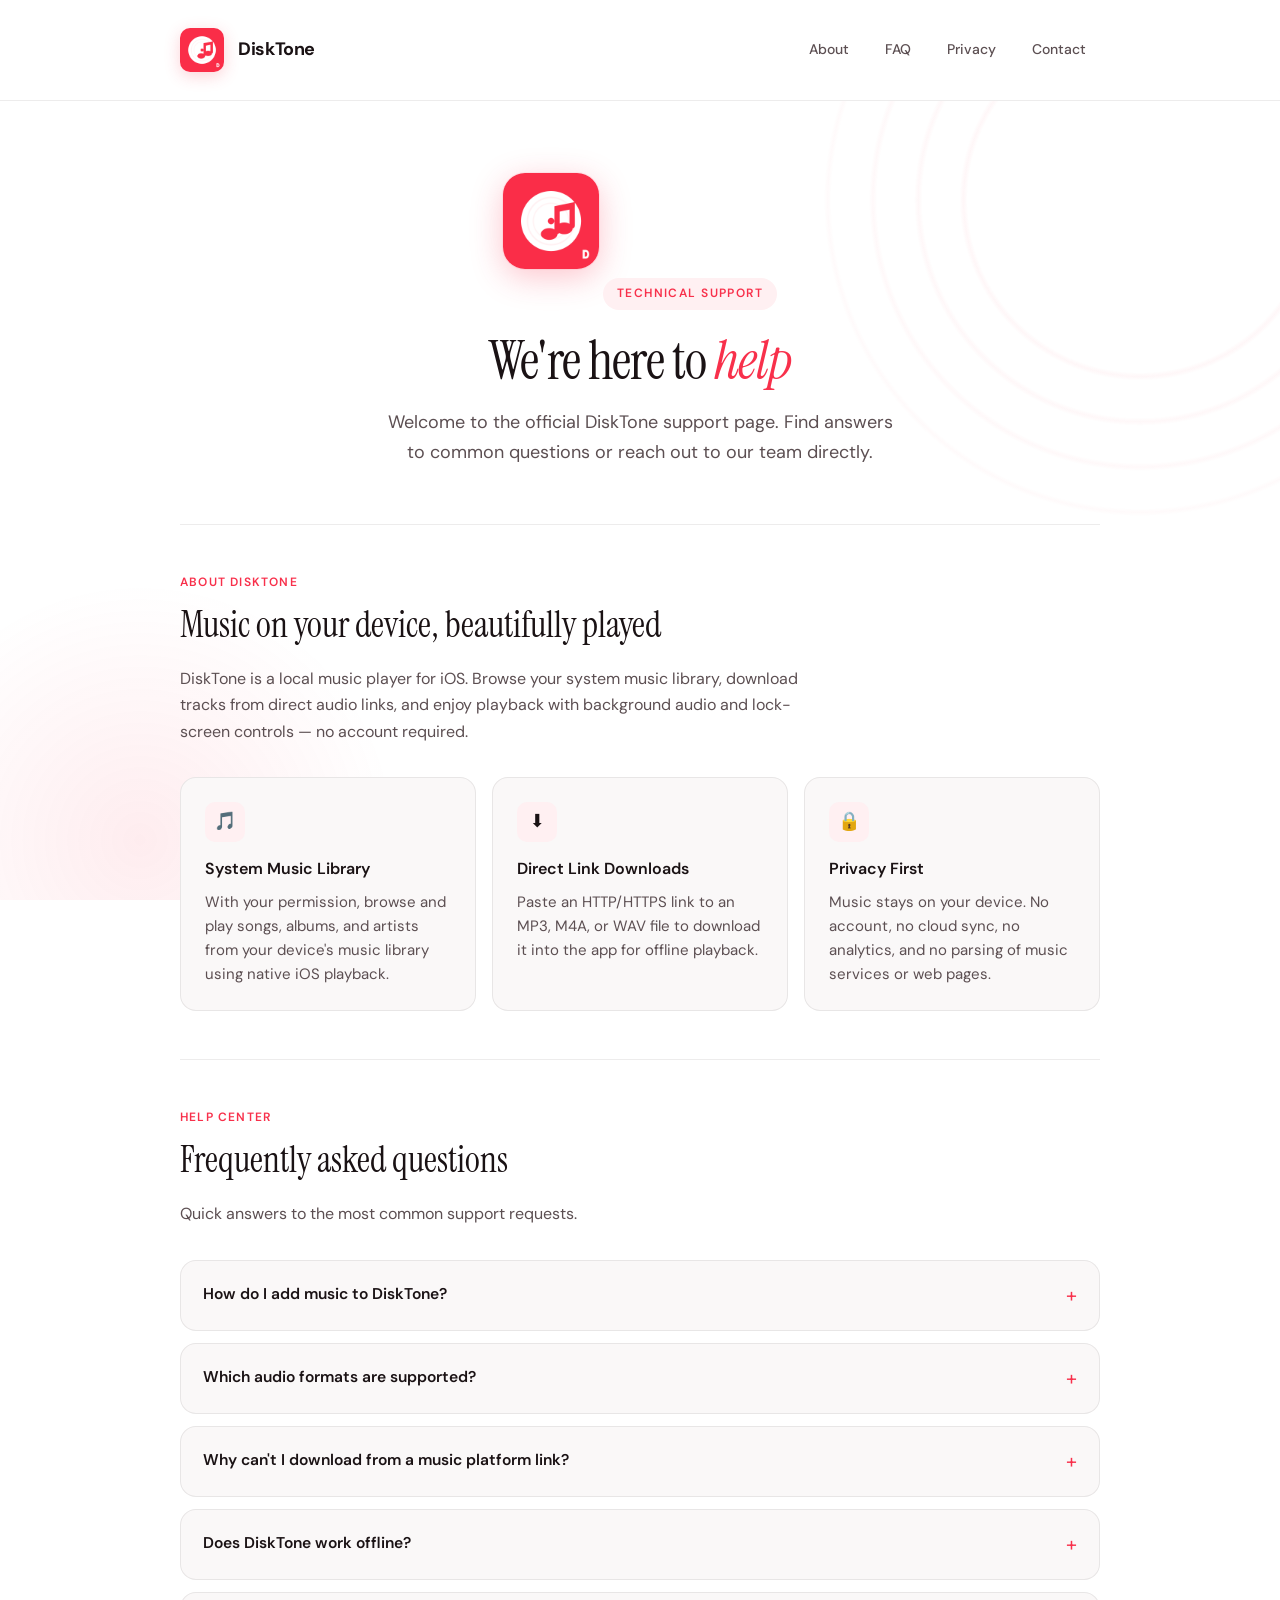
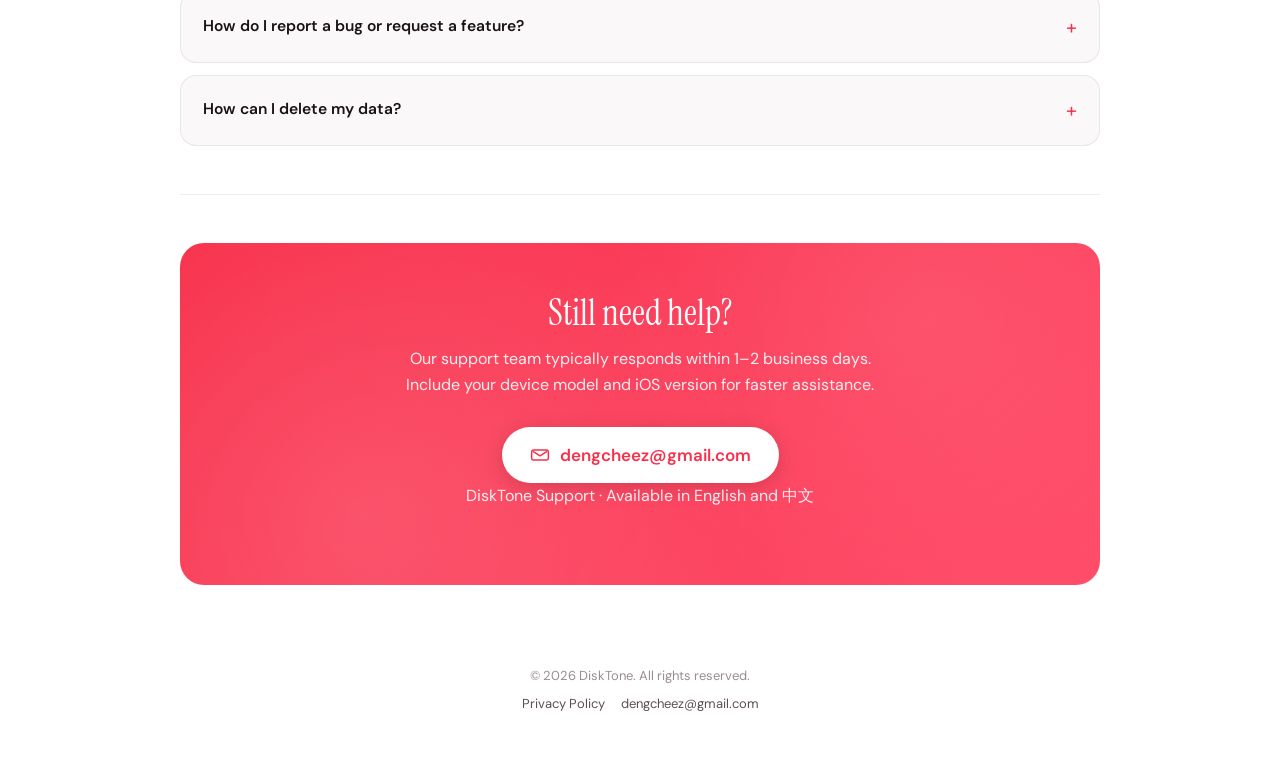
==== index.html @ f13162a5 "init" ====
<!DOCTYPE html>
<html lang="en">
<head>
  <meta charset="UTF-8">
  <meta name="viewport" content="width=device-width, initial-scale=1.0">
  <meta name="description" content="DiskTone — Technical Support. Get help with your music experience on iOS.">
  <title>DiskTone — Support</title>
  <link rel="icon" type="image/png" href="assets/app-icon.png">
  <link rel="preconnect" href="https://fonts.googleapis.com">
  <link rel="preconnect" href="https://fonts.gstatic.com" crossorigin>
  <link href="https://fonts.googleapis.com/css2?family=DM+Sans:ital,opsz,wght@0,9..40,400;0,9..40,500;0,9..40,600;0,9..40,700;1,9..40,400&family=Instrument+Serif:ital@0;1&display=swap" rel="stylesheet">
  <link rel="stylesheet" href="assets/styles.css">
</head>
<body>
  <div class="bg-rings" aria-hidden="true"></div>

  <header>
    <div class="wrap header-inner">
      <a class="brand" href="index.html">
        <img src="assets/app-icon.png" alt="DiskTone app icon" width="44" height="44">
        <span class="brand-name">DiskTone</span>
      </a>
      <nav aria-label="Site navigation">
        <a href="#about">About</a>
        <a href="#faq">FAQ</a>
        <a href="privacy.html">Privacy</a>
        <a href="#contact">Contact</a>
      </nav>
    </div>
  </header>

  <main>
    <div class="wrap">
      <section class="hero" aria-labelledby="hero-title">
        <img class="hero-icon" src="assets/app-icon.png" alt="" width="96" height="96">
        <p class="hero-eyebrow">Technical Support</p>
        <h1 id="hero-title">We're here to <em>help</em></h1>
        <p class="hero-lead">
          Welcome to the official DiskTone support page. Find answers to common questions or reach out to our team directly.
        </p>
      </section>

      <section id="about" aria-labelledby="about-title">
        <p class="section-label">About DiskTone</p>
        <h2 id="about-title">Music on your device, beautifully played</h2>
        <p class="section-intro">
          DiskTone is a local music player for iOS. Browse your system music library, download tracks from direct audio links, and enjoy playback with background audio and lock-screen controls — no account required.
        </p>
        <div class="card-grid">
          <article class="card">
            <div class="card-icon" aria-hidden="true">🎵</div>
            <h3>System Music Library</h3>
            <p>With your permission, browse and play songs, albums, and artists from your device's music library using native iOS playback.</p>
          </article>
          <article class="card">
            <div class="card-icon" aria-hidden="true">⬇️</div>
            <h3>Direct Link Downloads</h3>
            <p>Paste an HTTP/HTTPS link to an MP3, M4A, or WAV file to download it into the app for offline playback.</p>
          </article>
          <article class="card">
            <div class="card-icon" aria-hidden="true">🔒</div>
            <h3>Privacy First</h3>
            <p>Music stays on your device. No account, no cloud sync, no analytics, and no parsing of music services or web pages.</p>
          </article>
        </div>
      </section>

      <section id="faq" aria-labelledby="faq-title">
        <p class="section-label">Help Center</p>
        <h2 id="faq-title">Frequently asked questions</h2>
        <p class="section-intro">Quick answers to the most common support requests.</p>
        <div class="faq-list">
          <details>
            <summary>How do I add music to DiskTone?</summary>
            <div class="faq-answer">
              There are two ways: (1) grant access to your system music library so DiskTone can browse and play existing tracks, or (2) tap the download button in the library and paste a direct link to an MP3, M4A, or WAV file. DiskTone does not support music platform links or general web page parsing.
            </div>
          </details>
          <details>
            <summary>Which audio formats are supported?</summary>
            <div class="faq-answer">
              For direct downloads, DiskTone supports <strong>MP3, M4A, and WAV</strong> files linked by a direct HTTP/HTTPS URL. For your system music library, available formats depend on what iOS already stores on your device.
            </div>
          </details>
          <details>
            <summary>Why can't I download from a music platform link?</summary>
            <div class="faq-answer">
              DiskTone only accepts direct links that point to an audio file (for example, ending in .mp3, .m4a, or .wav). It cannot parse Spotify, Apple Music, YouTube, or other streaming or web pages. Use a URL that downloads the file directly.
            </div>
          </details>
          <details>
            <summary>Does DiskTone work offline?</summary>
            <div class="faq-answer">
              Yes. Playback of your system library and previously downloaded tracks works without an internet connection. Downloading new files requires network access; you can choose whether cellular data is allowed in Settings.
            </div>
          </details>
          <details>
            <summary>How do I report a bug or request a feature?</summary>
            <div class="faq-answer">
              Email us at <a href="mailto:dengcheez@gmail.com">dengcheez@gmail.com</a> with a description of the issue, your iOS version, and device model. Screenshots or screen recordings are helpful.
            </div>
          </details>
          <details>
            <summary>How can I delete my data?</summary>
            <div class="faq-answer">
              Delete individual downloaded tracks within the app, or uninstall DiskTone to remove all downloaded files, local indexes, and app settings. DiskTone does not maintain a remote account, so no server-side deletion is needed. See our <a href="privacy.html">Privacy Policy</a> for details.
            </div>
          </details>
        </div>
      </section>

      <section id="contact" aria-labelledby="contact-title">
        <div class="contact-panel">
          <h2 id="contact-title">Still need help?</h2>
          <p>Our support team typically responds within 1–2 business days. Include your device model and iOS version for faster assistance.</p>
          <a class="contact-email" href="mailto:dengcheez@gmail.com">
            <svg width="20" height="20" viewBox="0 0 24 24" fill="none" aria-hidden="true">
              <path d="M4 6h16a2 2 0 0 1 2 2v8a2 2 0 0 1-2 2H4a2 2 0 0 1-2-2V8a2 2 0 0 1 2-2z" stroke="currentColor" stroke-width="1.8" stroke-linejoin="round"/>
              <path d="M4 8l8 5 8-5" stroke="currentColor" stroke-width="1.8" stroke-linecap="round" stroke-linejoin="round"/>
            </svg>
            dengcheez@gmail.com
          </a>
          <p class="contact-note">DiskTone Support · Available in English and 中文</p>
        </div>
      </section>
    </div>
  </main>

  <footer>
    <div class="wrap">
      <p>&copy; 2026 DiskTone. All rights reserved.</p>
      <div class="footer-links">
        <a href="privacy.html">Privacy Policy</a>
        <a href="mailto:dengcheez@gmail.com">dengcheez@gmail.com</a>
      </div>
    </div>
  </footer>
</body>
</html>
---- assets/styles.css ----
:root {
  --brand: #f8304b;
  --brand-dark: #d41e38;
  --brand-soft: #fff0f2;
  --brand-glow: rgba(248, 48, 75, 0.18);
  --ink: #1a1214;
  --ink-muted: #5c4f52;
  --ink-faint: #9a8d90;
  --surface: #ffffff;
  --surface-raised: #faf8f8;
  --border: rgba(26, 18, 20, 0.08);
  --radius: 16px;
  --radius-lg: 24px;
  --font-sans: "DM Sans", system-ui, sans-serif;
  --font-display: "Instrument Serif", Georgia, serif;
}

*, *::before, *::after {
  box-sizing: border-box;
  margin: 0;
  padding: 0;
}

html {
  scroll-behavior: smooth;
}

body {
  font-family: var(--font-sans);
  font-size: 16px;
  line-height: 1.65;
  color: var(--ink);
  background: var(--surface);
  -webkit-font-smoothing: antialiased;
}

.bg-rings {
  position: fixed;
  inset: 0;
  z-index: -1;
  overflow: hidden;
  pointer-events: none;
}

.bg-rings::before {
  content: "";
  position: absolute;
  top: -120px;
  right: -180px;
  width: 640px;
  height: 640px;
  border-radius: 50%;
  background:
    radial-gradient(circle at center, transparent 38%, rgba(248, 48, 75, 0.04) 39%, transparent 40%),
    radial-gradient(circle at center, transparent 48%, rgba(248, 48, 75, 0.035) 49%, transparent 50%),
    radial-gradient(circle at center, transparent 58%, rgba(248, 48, 75, 0.03) 59%, transparent 60%),
    radial-gradient(circle at center, transparent 68%, rgba(248, 48, 75, 0.025) 69%, transparent 70%),
    radial-gradient(circle at center, transparent 78%, rgba(248, 48, 75, 0.02) 79%, transparent 80%);
  opacity: 0.9;
}

.bg-rings::after {
  content: "";
  position: absolute;
  bottom: -200px;
  left: -120px;
  width: 520px;
  height: 520px;
  border-radius: 50%;
  background: radial-gradient(circle, var(--brand-glow) 0%, transparent 70%);
  opacity: 0.5;
}

.wrap {
  width: min(920px, calc(100% - 48px));
  margin-inline: auto;
}

header {
  padding: 28px 0;
  border-bottom: 1px solid var(--border);
  backdrop-filter: blur(12px);
  background: rgba(255, 255, 255, 0.82);
  position: sticky;
  top: 0;
  z-index: 10;
}

.header-inner {
  display: flex;
  align-items: center;
  justify-content: space-between;
  gap: 16px;
}

.brand {
  display: flex;
  align-items: center;
  gap: 14px;
  text-decoration: none;
  color: inherit;
}

.brand img {
  width: 44px;
  height: 44px;
  border-radius: 10px;
  box-shadow: 0 4px 16px rgba(248, 48, 75, 0.22);
}

.brand-name {
  font-weight: 700;
  font-size: 1.125rem;
  letter-spacing: -0.02em;
}

nav {
  display: flex;
  gap: 8px;
  flex-wrap: wrap;
  justify-content: flex-end;
}

nav a {
  font-size: 0.875rem;
  font-weight: 500;
  color: var(--ink-muted);
  text-decoration: none;
  padding: 8px 14px;
  border-radius: 999px;
  transition: color 0.2s, background 0.2s;
}

nav a:hover,
nav a[aria-current="page"] {
  color: var(--brand);
  background: var(--brand-soft);
}

.hero {
  padding: 72px 0 56px;
  text-align: center;
}

.hero-compact {
  padding: 56px 0 40px;
}

.hero-icon {
  width: 96px;
  height: 96px;
  border-radius: 22px;
  margin-bottom: 28px;
  box-shadow:
    0 8px 32px rgba(248, 48, 75, 0.28),
    0 0 0 1px rgba(248, 48, 75, 0.08);
  animation: fadeUp 0.7s ease both;
}

.hero-eyebrow {
  display: inline-block;
  font-size: 0.75rem;
  font-weight: 600;
  letter-spacing: 0.12em;
  text-transform: uppercase;
  color: var(--brand);
  background: var(--brand-soft);
  padding: 6px 14px;
  border-radius: 999px;
  margin-bottom: 20px;
  animation: fadeUp 0.7s 0.05s ease both;
}

.hero h1 {
  font-family: var(--font-display);
  font-size: clamp(2.4rem, 6vw, 3.4rem);
  font-weight: 400;
  line-height: 1.15;
  letter-spacing: -0.02em;
  margin-bottom: 16px;
  animation: fadeUp 0.7s 0.1s ease both;
}

.hero h1 em {
  font-style: italic;
  color: var(--brand);
}

.hero-lead {
  font-size: 1.125rem;
  color: var(--ink-muted);
  max-width: 520px;
  margin-inline: auto;
  animation: fadeUp 0.7s 0.15s ease both;
}

@keyframes fadeUp {
  from {
    opacity: 0;
    transform: translateY(16px);
  }
  to {
    opacity: 1;
    transform: translateY(0);
  }
}

section {
  padding: 48px 0;
}

section + section {
  border-top: 1px solid var(--border);
}

.section-label {
  font-size: 0.75rem;
  font-weight: 600;
  letter-spacing: 0.1em;
  text-transform: uppercase;
  color: var(--brand);
  margin-bottom: 10px;
}

h2 {
  font-family: var(--font-display);
  font-size: clamp(1.75rem, 4vw, 2.25rem);
  font-weight: 400;
  line-height: 1.2;
  margin-bottom: 20px;
}

.section-intro {
  color: var(--ink-muted);
  max-width: 640px;
  margin-bottom: 32px;
}

.card-grid {
  display: grid;
  grid-template-columns: repeat(auto-fit, minmax(260px, 1fr));
  gap: 16px;
}

.card {
  background: var(--surface-raised);
  border: 1px solid var(--border);
  border-radius: var(--radius);
  padding: 24px;
  transition: border-color 0.2s, box-shadow 0.2s;
}

.card:hover {
  border-color: rgba(248, 48, 75, 0.2);
  box-shadow: 0 8px 24px rgba(248, 48, 75, 0.08);
}

.card-icon {
  width: 40px;
  height: 40px;
  border-radius: 10px;
  background: var(--brand-soft);
  display: flex;
  align-items: center;
  justify-content: center;
  font-size: 1.125rem;
  margin-bottom: 14px;
}

.card h3 {
  font-size: 1rem;
  font-weight: 600;
  margin-bottom: 8px;
}

.card p {
  font-size: 0.9375rem;
  color: var(--ink-muted);
  line-height: 1.6;
}

.faq-list {
  display: flex;
  flex-direction: column;
  gap: 12px;
}

details {
  background: var(--surface-raised);
  border: 1px solid var(--border);
  border-radius: var(--radius);
  overflow: hidden;
}

details[open] {
  border-color: rgba(248, 48, 75, 0.25);
}

summary {
  list-style: none;
  cursor: pointer;
  padding: 18px 22px;
  font-weight: 600;
  font-size: 0.975rem;
  display: flex;
  align-items: center;
  justify-content: space-between;
  gap: 12px;
  user-select: none;
}

summary::-webkit-details-marker {
  display: none;
}

summary::after {
  content: "+";
  font-size: 1.25rem;
  font-weight: 400;
  color: var(--brand);
  flex-shrink: 0;
  transition: transform 0.2s;
}

details[open] summary::after {
  transform: rotate(45deg);
}

.faq-answer {
  padding: 0 22px 18px;
  font-size: 0.9375rem;
  color: var(--ink-muted);
  line-height: 1.65;
}

.faq-answer a {
  color: var(--brand);
}

.contact-panel {
  background: linear-gradient(135deg, var(--brand) 0%, #ff4d6a 100%);
  border-radius: var(--radius-lg);
  padding: clamp(32px, 5vw, 48px);
  color: #fff;
  text-align: center;
  position: relative;
  overflow: hidden;
}

.contact-panel::before {
  content: "";
  position: absolute;
  inset: 0;
  background:
    radial-gradient(circle at 20% 80%, rgba(255,255,255,0.12) 0%, transparent 50%),
    radial-gradient(circle at 80% 20%, rgba(255,255,255,0.08) 0%, transparent 40%);
  pointer-events: none;
}

.contact-panel > * {
  position: relative;
}

.contact-panel h2 {
  color: #fff;
  margin-bottom: 12px;
}

.contact-panel p {
  opacity: 0.9;
  max-width: 480px;
  margin: 0 auto 28px;
  font-size: 1rem;
}

.contact-email {
  display: inline-flex;
  align-items: center;
  gap: 10px;
  background: #fff;
  color: var(--brand);
  font-weight: 600;
  font-size: 1.0625rem;
  text-decoration: none;
  padding: 14px 28px;
  border-radius: 999px;
  transition: transform 0.2s, box-shadow 0.2s;
  box-shadow: 0 4px 20px rgba(0, 0, 0, 0.15);
}

.contact-email:hover {
  transform: translateY(-2px);
  box-shadow: 0 8px 28px rgba(0, 0, 0, 0.2);
}

.contact-note {
  margin-top: 20px;
  font-size: 0.8125rem;
  opacity: 0.75;
}

.policy-meta {
  font-size: 0.875rem;
  color: var(--ink-faint);
  margin-bottom: 32px;
}

.policy-content {
  max-width: 720px;
}

.policy-content h2 {
  font-size: 1.375rem;
  font-family: var(--font-sans);
  font-weight: 600;
  margin-top: 36px;
  margin-bottom: 12px;
}

.policy-content h2:first-child {
  margin-top: 0;
}

.policy-content p,
.policy-content li {
  color: var(--ink-muted);
  font-size: 0.975rem;
  line-height: 1.7;
}

.policy-content p {
  margin-bottom: 14px;
}

.policy-content ul {
  margin: 0 0 14px 1.25rem;
}

.policy-content li {
  margin-bottom: 8px;
}

.policy-content a {
  color: var(--brand);
}

.policy-highlight {
  background: var(--brand-soft);
  border-left: 3px solid var(--brand);
  border-radius: 0 var(--radius) var(--radius) 0;
  padding: 16px 20px;
  margin-bottom: 28px;
}

.policy-highlight p {
  color: var(--ink);
  margin: 0;
  font-size: 0.9375rem;
}

footer {
  padding: 32px 0 48px;
  text-align: center;
  color: var(--ink-faint);
  font-size: 0.8125rem;
}

footer a {
  color: var(--ink-muted);
  text-decoration: none;
}

footer a:hover {
  color: var(--brand);
}

.footer-links {
  display: flex;
  gap: 16px;
  justify-content: center;
  flex-wrap: wrap;
  margin-top: 6px;
}

@media (max-width: 600px) {
  nav {
    display: none;
  }

  .hero {
    padding: 48px 0 40px;
  }

  section {
    padding: 36px 0;
  }
}
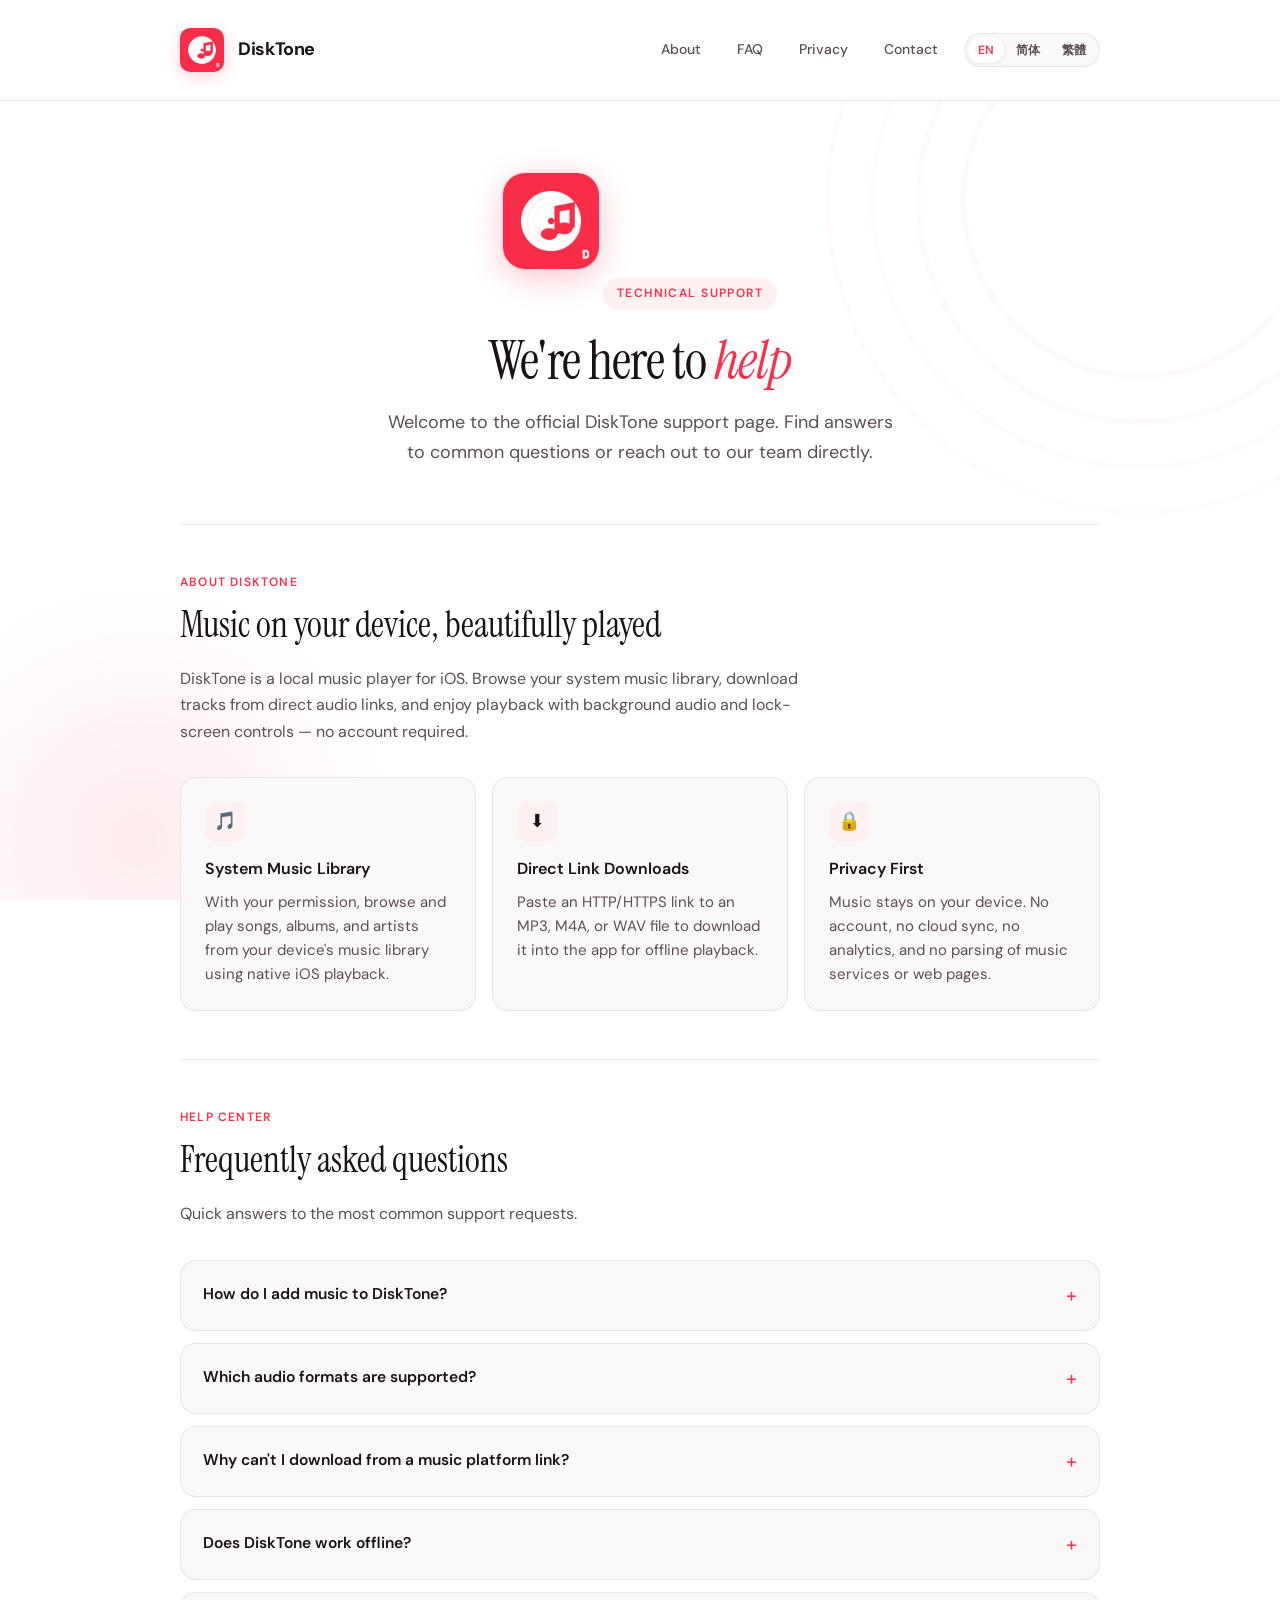
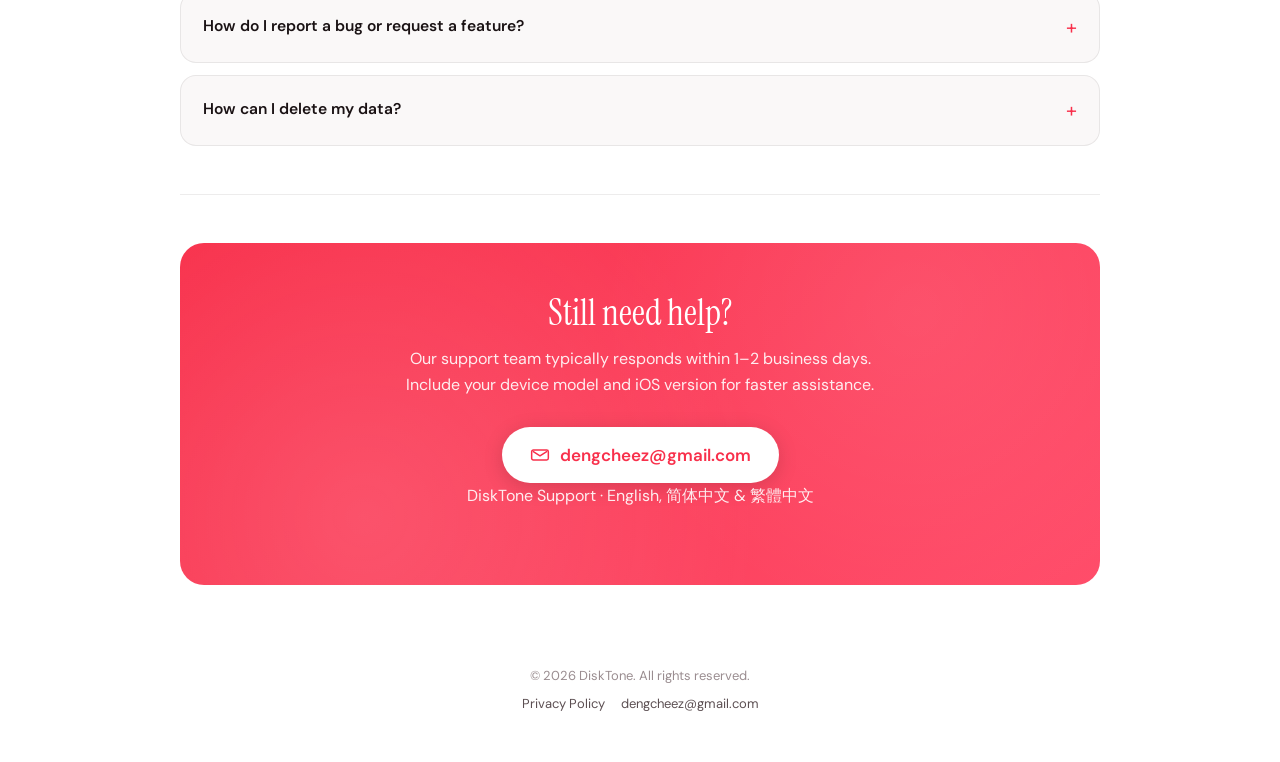
==== commit 43816ed5: "多语言" ====
--- a/index.html
+++ b/index.html
@@ -11,21 +11,28 @@
   <link href="https://fonts.googleapis.com/css2?family=DM+Sans:ital,opsz,wght@0,9..40,400;0,9..40,500;0,9..40,600;0,9..40,700;1,9..40,400&family=Instrument+Serif:ital@0;1&display=swap" rel="stylesheet">
   <link rel="stylesheet" href="assets/styles.css">
 </head>
-<body>
+<body data-page="support">
   <div class="bg-rings" aria-hidden="true"></div>
 
   <header>
     <div class="wrap header-inner">
       <a class="brand" href="index.html">
-        <img src="assets/app-icon.png" alt="DiskTone app icon" width="44" height="44">
+        <img src="assets/app-icon.png" alt="DiskTone app icon" width="44" height="44" data-i18n-alt="brand.alt">
         <span class="brand-name">DiskTone</span>
       </a>
-      <nav aria-label="Site navigation">
-        <a href="#about">About</a>
-        <a href="#faq">FAQ</a>
-        <a href="privacy.html">Privacy</a>
-        <a href="#contact">Contact</a>
-      </nav>
+      <div class="header-actions">
+        <nav aria-label="Site navigation" data-i18n-aria="nav.aria">
+          <a href="#about" data-i18n="nav.about">About</a>
+          <a href="#faq" data-i18n="nav.faq">FAQ</a>
+          <a href="privacy.html" data-i18n="nav.privacy">Privacy</a>
+          <a href="#contact" data-i18n="nav.contact">Contact</a>
+        </nav>
+        <div class="lang-switch" role="group" data-i18n-aria="lang.aria">
+          <button type="button" data-lang="en" aria-pressed="true">EN</button>
+          <button type="button" data-lang="zh-Hans" aria-pressed="false">简体</button>
+          <button type="button" data-lang="zh-Hant" aria-pressed="false">繁體</button>
+        </div>
+      </div>
     </div>
   </header>
 
@@ -33,76 +40,76 @@
     <div class="wrap">
       <section class="hero" aria-labelledby="hero-title">
         <img class="hero-icon" src="assets/app-icon.png" alt="" width="96" height="96">
-        <p class="hero-eyebrow">Technical Support</p>
-        <h1 id="hero-title">We're here to <em>help</em></h1>
-        <p class="hero-lead">
+        <p class="hero-eyebrow" data-i18n="hero.eyebrow.support">Technical Support</p>
+        <h1 id="hero-title" data-i18n-html="hero.title.support">We're here to <em>help</em></h1>
+        <p class="hero-lead" data-i18n="hero.lead.support">
           Welcome to the official DiskTone support page. Find answers to common questions or reach out to our team directly.
         </p>
       </section>
 
       <section id="about" aria-labelledby="about-title">
-        <p class="section-label">About DiskTone</p>
-        <h2 id="about-title">Music on your device, beautifully played</h2>
-        <p class="section-intro">
+        <p class="section-label" data-i18n="about.label">About DiskTone</p>
+        <h2 id="about-title" data-i18n="about.title">Music on your device, beautifully played</h2>
+        <p class="section-intro" data-i18n="about.intro">
           DiskTone is a local music player for iOS. Browse your system music library, download tracks from direct audio links, and enjoy playback with background audio and lock-screen controls — no account required.
         </p>
         <div class="card-grid">
           <article class="card">
             <div class="card-icon" aria-hidden="true">🎵</div>
-            <h3>System Music Library</h3>
-            <p>With your permission, browse and play songs, albums, and artists from your device's music library using native iOS playback.</p>
+            <h3 data-i18n="about.card1.title">System Music Library</h3>
+            <p data-i18n="about.card1.text">With your permission, browse and play songs, albums, and artists from your device's music library using native iOS playback.</p>
           </article>
           <article class="card">
             <div class="card-icon" aria-hidden="true">⬇️</div>
-            <h3>Direct Link Downloads</h3>
-            <p>Paste an HTTP/HTTPS link to an MP3, M4A, or WAV file to download it into the app for offline playback.</p>
+            <h3 data-i18n="about.card2.title">Direct Link Downloads</h3>
+            <p data-i18n="about.card2.text">Paste an HTTP/HTTPS link to an MP3, M4A, or WAV file to download it into the app for offline playback.</p>
           </article>
           <article class="card">
             <div class="card-icon" aria-hidden="true">🔒</div>
-            <h3>Privacy First</h3>
-            <p>Music stays on your device. No account, no cloud sync, no analytics, and no parsing of music services or web pages.</p>
+            <h3 data-i18n="about.card3.title">Privacy First</h3>
+            <p data-i18n="about.card3.text">Music stays on your device. No account, no cloud sync, no analytics, and no parsing of music services or web pages.</p>
           </article>
         </div>
       </section>
 
       <section id="faq" aria-labelledby="faq-title">
-        <p class="section-label">Help Center</p>
-        <h2 id="faq-title">Frequently asked questions</h2>
-        <p class="section-intro">Quick answers to the most common support requests.</p>
+        <p class="section-label" data-i18n="faq.label">Help Center</p>
+        <h2 id="faq-title" data-i18n="faq.title">Frequently asked questions</h2>
+        <p class="section-intro" data-i18n="faq.intro">Quick answers to the most common support requests.</p>
         <div class="faq-list">
           <details>
-            <summary>How do I add music to DiskTone?</summary>
-            <div class="faq-answer">
+            <summary data-i18n="faq.q1">How do I add music to DiskTone?</summary>
+            <div class="faq-answer" data-i18n-html="faq.a1">
               There are two ways: (1) grant access to your system music library so DiskTone can browse and play existing tracks, or (2) tap the download button in the library and paste a direct link to an MP3, M4A, or WAV file. DiskTone does not support music platform links or general web page parsing.
             </div>
           </details>
           <details>
-            <summary>Which audio formats are supported?</summary>
-            <div class="faq-answer">
+            <summary data-i18n="faq.q2">Which audio formats are supported?</summary>
+            <div class="faq-answer" data-i18n-html="faq.a2">
               For direct downloads, DiskTone supports <strong>MP3, M4A, and WAV</strong> files linked by a direct HTTP/HTTPS URL. For your system music library, available formats depend on what iOS already stores on your device.
             </div>
           </details>
           <details>
-            <summary>Why can't I download from a music platform link?</summary>
-            <div class="faq-answer">
+            <summary data-i18n="faq.q3">Why can't I download from a music platform link?</summary>
+            <div class="faq-answer" data-i18n-html="faq.a3">
               DiskTone only accepts direct links that point to an audio file (for example, ending in .mp3, .m4a, or .wav). It cannot parse Spotify, Apple Music, YouTube, or other streaming or web pages. Use a URL that downloads the file directly.
             </div>
           </details>
           <details>
-            <summary>Does DiskTone work offline?</summary>
-            <div class="faq-answer">
+            <summary data-i18n="faq.q4">Does DiskTone work offline?</summary>
+            <div class="faq-answer" data-i18n="faq.a4">
               Yes. Playback of your system library and previously downloaded tracks works without an internet connection. Downloading new files requires network access; you can choose whether cellular data is allowed in Settings.
             </div>
           </details>
           <details>
-            <summary>How do I report a bug or request a feature?</summary>
-            <div class="faq-answer">
+            <summary data-i18n="faq.q5">How do I report a bug or request a feature?</summary>
+            <div class="faq-answer" data-i18n-html="faq.a5">
               Email us at <a href="mailto:dengcheez@gmail.com">dengcheez@gmail.com</a> with a description of the issue, your iOS version, and device model. Screenshots or screen recordings are helpful.
             </div>
           </details>
           <details>
-            <summary>How can I delete my data?</summary>
-            <div class="faq-answer">
+            <summary data-i18n="faq.q6">How can I delete my data?</summary>
+            <div class="faq-answer" data-i18n-html="faq.a6">
               Delete individual downloaded tracks within the app, or uninstall DiskTone to remove all downloaded files, local indexes, and app settings. DiskTone does not maintain a remote account, so no server-side deletion is needed. See our <a href="privacy.html">Privacy Policy</a> for details.
             </div>
           </details>
@@ -111,8 +118,8 @@
 
       <section id="contact" aria-labelledby="contact-title">
         <div class="contact-panel">
-          <h2 id="contact-title">Still need help?</h2>
-          <p>Our support team typically responds within 1–2 business days. Include your device model and iOS version for faster assistance.</p>
+          <h2 id="contact-title" data-i18n="contact.title">Still need help?</h2>
+          <p data-i18n="contact.text">Our support team typically responds within 1–2 business days. Include your device model and iOS version for faster assistance.</p>
           <a class="contact-email" href="mailto:dengcheez@gmail.com">
             <svg width="20" height="20" viewBox="0 0 24 24" fill="none" aria-hidden="true">
               <path d="M4 6h16a2 2 0 0 1 2 2v8a2 2 0 0 1-2 2H4a2 2 0 0 1-2-2V8a2 2 0 0 1 2-2z" stroke="currentColor" stroke-width="1.8" stroke-linejoin="round"/>
@@ -120,7 +127,7 @@
             </svg>
             dengcheez@gmail.com
           </a>
-          <p class="contact-note">DiskTone Support · Available in English and 中文</p>
+          <p class="contact-note" data-i18n="contact.note">DiskTone Support · English, 简体中文 & 繁體中文</p>
         </div>
       </section>
     </div>
@@ -128,12 +135,14 @@
 
   <footer>
     <div class="wrap">
-      <p>&copy; 2026 DiskTone. All rights reserved.</p>
+      <p data-i18n="footer.copyright">&copy; 2026 DiskTone. All rights reserved.</p>
       <div class="footer-links">
-        <a href="privacy.html">Privacy Policy</a>
+        <a href="privacy.html" data-i18n="footer.privacy">Privacy Policy</a>
         <a href="mailto:dengcheez@gmail.com">dengcheez@gmail.com</a>
       </div>
     </div>
   </footer>
+
+  <script src="assets/i18n.js"></script>
 </body>
 </html>
--- a/assets/styles.css
+++ b/assets/styles.css
@@ -93,6 +93,60 @@
   gap: 16px;
 }
 
+.header-actions {
+  display: flex;
+  align-items: center;
+  gap: 12px;
+}
+
+.lang-switch {
+  display: inline-flex;
+  align-items: center;
+  gap: 2px;
+  padding: 3px;
+  border-radius: 999px;
+  background: var(--surface-raised);
+  border: 1px solid var(--border);
+}
+
+.lang-switch button {
+  appearance: none;
+  border: none;
+  background: transparent;
+  color: var(--ink-muted);
+  font-family: var(--font-sans);
+  font-size: 0.75rem;
+  font-weight: 600;
+  line-height: 1;
+  padding: 7px 10px;
+  border-radius: 999px;
+  cursor: pointer;
+  transition: color 0.2s, background 0.2s;
+}
+
+.lang-switch button:hover {
+  color: var(--brand);
+}
+
+.lang-switch button.is-active {
+  background: #fff;
+  color: var(--brand);
+  box-shadow: 0 1px 4px rgba(26, 18, 20, 0.08);
+}
+
+html[lang="zh-Hans"] body,
+html[lang="zh-Hant"] body {
+  font-family: var(--font-sans), "PingFang SC", "Microsoft YaHei", sans-serif;
+}
+
+html[lang="zh-Hans"] .hero h1,
+html[lang="zh-Hant"] .hero h1,
+html[lang="zh-Hans"] h2,
+html[lang="zh-Hant"] h2 {
+  font-family: var(--font-sans), "PingFang SC", "Microsoft YaHei", sans-serif;
+  font-weight: 600;
+}
+
 .brand {
   display: flex;
   align-items: center;
@@ -483,7 +537,7 @@
 }
 
 @media (max-width: 600px) {
-  nav {
+  .header-actions nav {
     display: none;
   }
 
